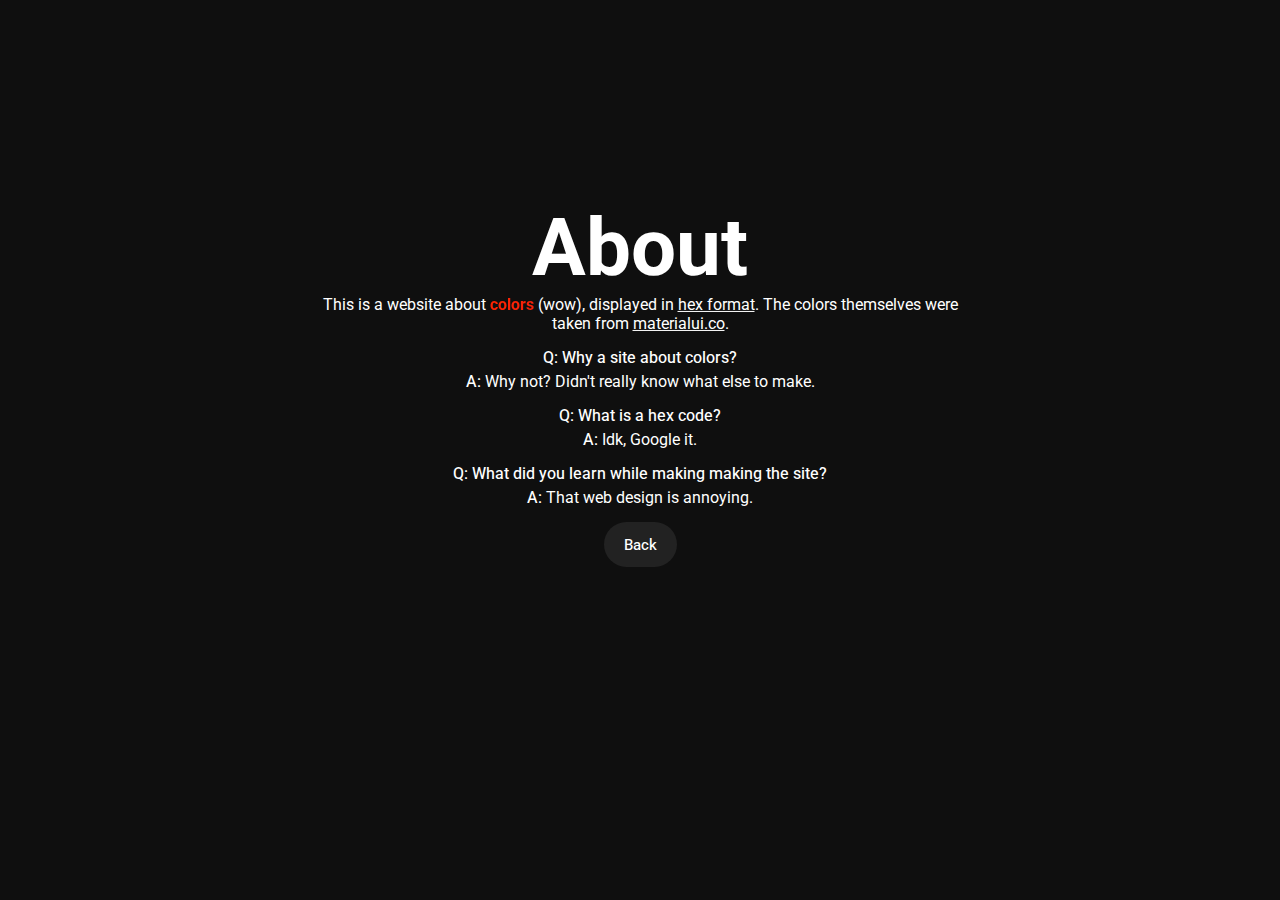
==== about.html @ 0db4d608 "Added Draw site, cleaned up CSS" ====
<!DOCTYPE html>
<html lang="en">

<head>
    <meta charset="UTF-8">
    <meta http-equiv="X-UA-Compatible" content="IE=edge">
    <meta name="viewport" content="width=device-width, initial-scale=1.0">
    <link rel="stylesheet" href="assets/style.css">
    <link rel="stylesheet" href="assets/about.css">
    <title>About - Colors</title>
</head>

<body>
    <div class="main">
        <div class="text">
            <h1>About</h1>
            <p>This is a website about <span class="rainbow">colors</span> (wow), displayed in <a
                    href="https://www.pluralsight.com/blog/tutorials/understanding-hexadecimal-colors-simple#:~:text=Hex%20color%20codes%20are%20one,six%20letters%20and%2For%20numbers.">hex
                    format</a>. The colors themselves were taken from <a href="https://materialui.co/colors/">materialui.co</a>.</p>
            <p class="bold">Q: Why a site about colors?</p>
            <p><span class="bold">A:</span> Why not? Didn't really know what else to make.</p>
            <p class="bold">Q: What is a hex code?</p>
            <p><span class="bold">A:</span> Idk, Google it. </p>
            <p class="bold">Q: What did you learn while making making the site?</p>
            <p><span class="bold">A:</span> That web design is annoying.</p>
        </div>
        <div class="buttons">
            <button onclick="location.href='index.html';">Back</button>
        </div>
    </div>
</body>

</html>
---- assets/style.css ----
@import url('https://fonts.googleapis.com/css2?family=Roboto:ital,wght@0,300;0,400;0,500;0,700;1,300;1,400;1,500;1,700&display=swap');

:root {
    --bg-main: #0f0f0f;
    --bg-sec: #222222;
    --bg-ter: #3f3f3f;
    --accent: #1e5eb6;
    --error: #E53935;
    --text: #ffffff;
    --grid-size: 8;
}

* {
    margin: 0;
    font-family: 'Roboto', sans-serif;
}

textarea:focus,
input:focus {
    outline: none;
}

body {
    background-color: var(--bg-main);
    overflow: overlay;
}

h1,
p {
    color: var(--text);
}

h1 {
    font-size: 5em;
}

input {
    border-radius: 25px;
    width: calc(min(50%, 500px));
    height: 40px;
    margin: 5px;
    border: 1.5px solid var(--bg-sec);
    background-color: transparent;
    color: var(--text);
    font-size: 11pt;
    padding-inline: 20px;
}

input:focus {
    border: 1.5px solid #1e5eb6;
}

button {
    border-radius: 25px;
    width: fit-content;
    padding-inline: 20px;
    height: 45px;
    margin: 5px;
    border: none;
    text-align: center;
    background-color: var(--bg-sec);
    color: var(--text);
    font-weight: 450;
    font-size: 11pt;
}

button:hover {
    cursor: pointer;
    background-color: var(--bg-ter);
}

.text {
    text-align: center;
}

/* width */
::-webkit-scrollbar {
    width: 10px;
}

/* Track */
::-webkit-scrollbar-track {
    background: transparent;
}

/* Handle */
::-webkit-scrollbar-thumb {
    background: #292929;
    border-radius: 5px;
}

/* Handle on hover */
::-webkit-scrollbar-thumb:hover {
    background: var(--bg-ter);
}

.rainbow {
    font-weight: bold;
    background: linear-gradient(124deg, #ff2400, #e81d1d, #e8b71d, #e3e81d, #1de840, #1ddde8, #dd00f3, #dd00f3);
    background-size: 1800% 1800%;
    animation: rainbow 5s ease infinite;
}

@keyframes rainbow {
    0% {
        background-position: 0% 82%
    }

    50% {
        background-position: 100% 19%
    }

    100% {
        background-position: 0% 82%
    }
}
---- assets/about.css ----
.main {
    position: absolute;
    top: 45%;
    left: 50%;
    transform: translate(-50%, -55%);
    display: flex;
    flex-direction: column;
    justify-content: center;
    align-items: center;
    gap: 10px;
}

.text {
    text-align: center;
}

a {
    color: var(--text);
}

.bold {
    font-weight: 450;
    margin-top: 15px;
    margin-bottom: 5px;
}

.rainbow {
    -webkit-background-clip: text;
    -webkit-text-fill-color: transparent;
}

@keyframes rainbow {
    0% {
        background-position: 0% 82%
    }

    50% {
        background-position: 100% 19%
    }

    100% {
        background-position: 0% 82%
    }
}
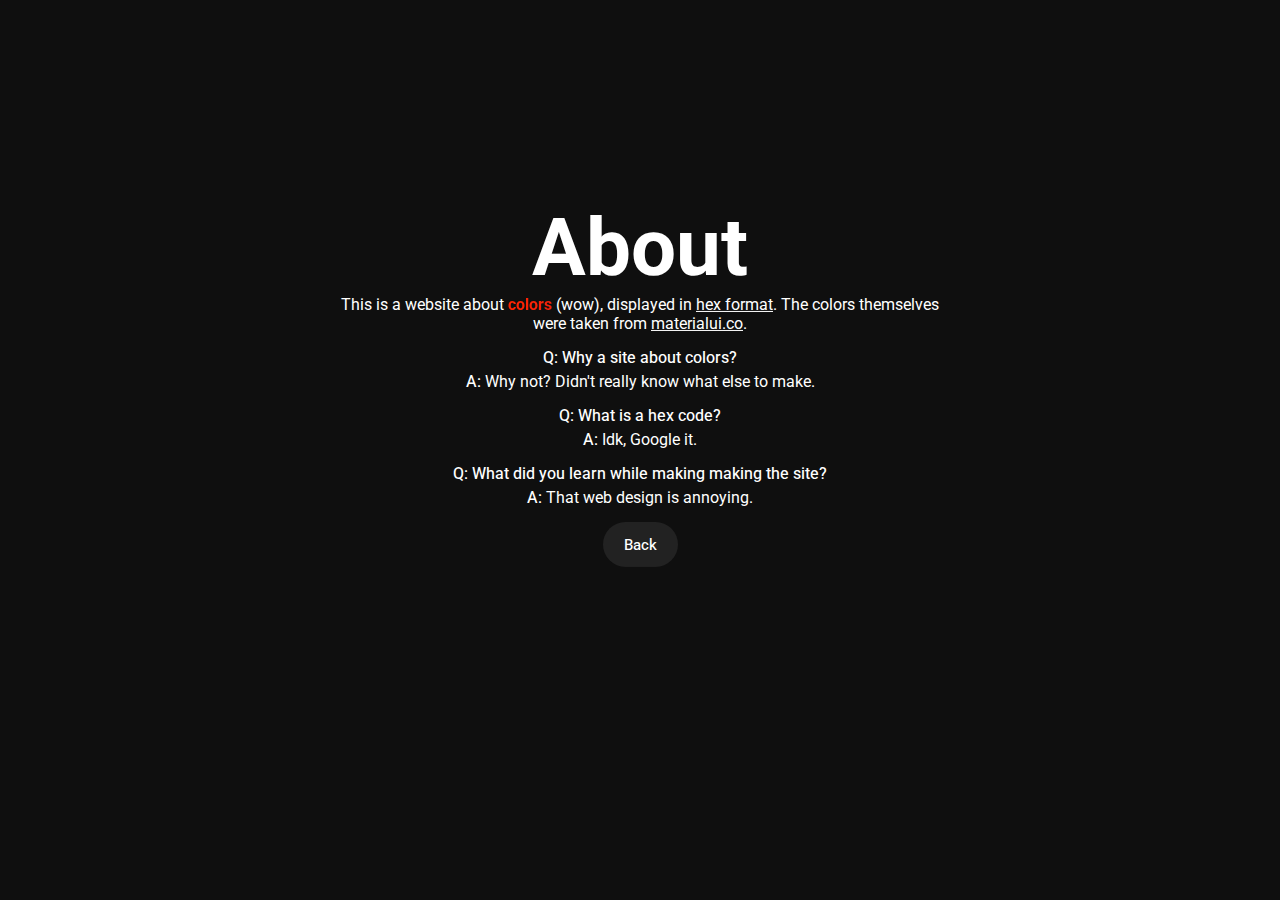
==== commit 71114302: "Added subtle button click animation" ====
--- a/about.html
+++ b/about.html
@@ -28,6 +28,7 @@
             <button onclick="location.href='index.html';">Back</button>
         </div>
     </div>
+    <script src="assets/main.js"></script>
 </body>
 
 </html>--- a/assets/style.css
+++ b/assets/style.css
@@ -4,6 +4,8 @@
     --bg-main: #0f0f0f;
     --bg-sec: #222222;
     --bg-ter: #3f3f3f;
+    --bg-for: #535353;
+    --button-click-border: #727272;
     --accent: #1e5eb6;
     --error: #E53935;
     --text: #ffffff;
@@ -23,6 +25,8 @@
 body {
     background-color: var(--bg-main);
     overflow: overlay;
+    width: 100vw;
+    height: 100vh;
 }
 
 h1,
@@ -62,6 +66,7 @@
     color: var(--text);
     font-weight: 450;
     font-size: 11pt;
+    border: 1px solid transparent
 }
 
 button:hover {
@@ -69,8 +74,13 @@
     background-color: var(--bg-ter);
 }
 
+button:active {
+    background-color: var(--bg-for);
+}
+
 .text {
     text-align: center;
+    max-width: 600px;
 }
 
 /* width */
@@ -101,6 +111,10 @@
     animation: rainbow 5s ease infinite;
 }
 
+.animate-button-press {
+    animation: press 0.3s;
+}
+
 @keyframes rainbow {
     0% {
         background-position: 0% 82%
@@ -113,4 +127,18 @@
     100% {
         background-position: 0% 82%
     }
+}
+
+@keyframes press {
+    0% {
+        border: 1px solid transparent;
+    }
+
+    25% {
+        border: 1px solid var(--button-click-border);
+    }
+
+    100% {
+        border: 1px solid transparent;
+    }
 }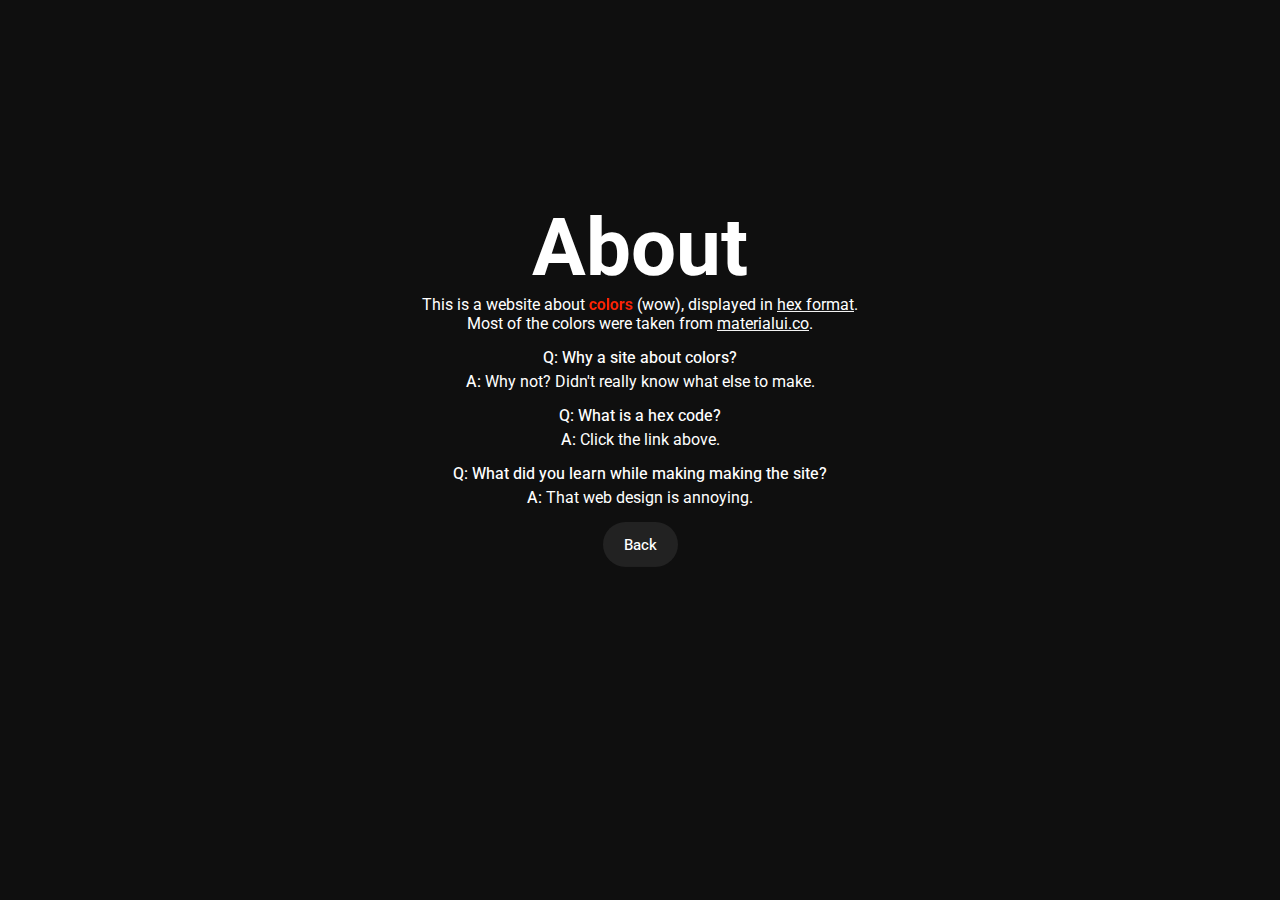
==== commit 639529fe: "Update about.html" ====
--- a/about.html
+++ b/about.html
@@ -15,12 +15,12 @@
         <div class="text">
             <h1>About</h1>
             <p>This is a website about <span class="rainbow">colors</span> (wow), displayed in <a
-                    href="https://www.pluralsight.com/blog/tutorials/understanding-hexadecimal-colors-simple#:~:text=Hex%20color%20codes%20are%20one,six%20letters%20and%2For%20numbers.">hex
-                    format</a>. The colors themselves were taken from <a href="https://materialui.co/colors/">materialui.co</a>.</p>
+                    href="https://opusdesign.us/wordcount/what-are-hex-codes-for-colors/">hex
+                    format</a>.<br>Most of the colors were taken from <a href="https://materialui.co/colors/">materialui.co</a>.</p>
             <p class="bold">Q: Why a site about colors?</p>
             <p><span class="bold">A:</span> Why not? Didn't really know what else to make.</p>
             <p class="bold">Q: What is a hex code?</p>
-            <p><span class="bold">A:</span> Idk, Google it. </p>
+            <p><span class="bold">A:</span> Click the link above. </p>
             <p class="bold">Q: What did you learn while making making the site?</p>
             <p><span class="bold">A:</span> That web design is annoying.</p>
         </div>
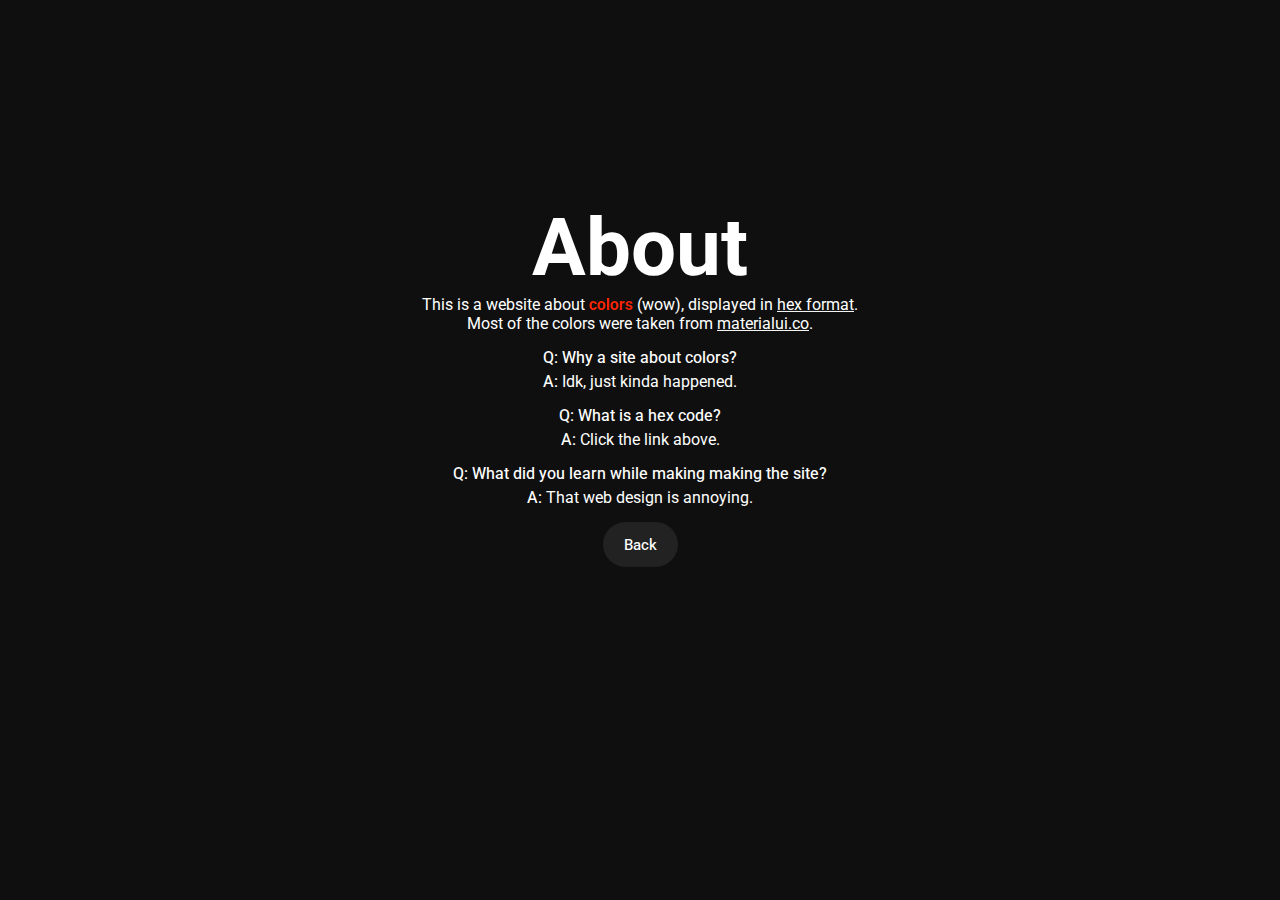
==== commit 7f369d2d: "Update about.html" ====
--- a/about.html
+++ b/about.html
@@ -18,7 +18,7 @@
                     href="https://opusdesign.us/wordcount/what-are-hex-codes-for-colors/">hex
                     format</a>.<br>Most of the colors were taken from <a href="https://materialui.co/colors/">materialui.co</a>.</p>
             <p class="bold">Q: Why a site about colors?</p>
-            <p><span class="bold">A:</span> Why not? Didn't really know what else to make.</p>
+            <p><span class="bold">A:</span> Idk, just kinda happened.</p>
             <p class="bold">Q: What is a hex code?</p>
             <p><span class="bold">A:</span> Click the link above. </p>
             <p class="bold">Q: What did you learn while making making the site?</p>
